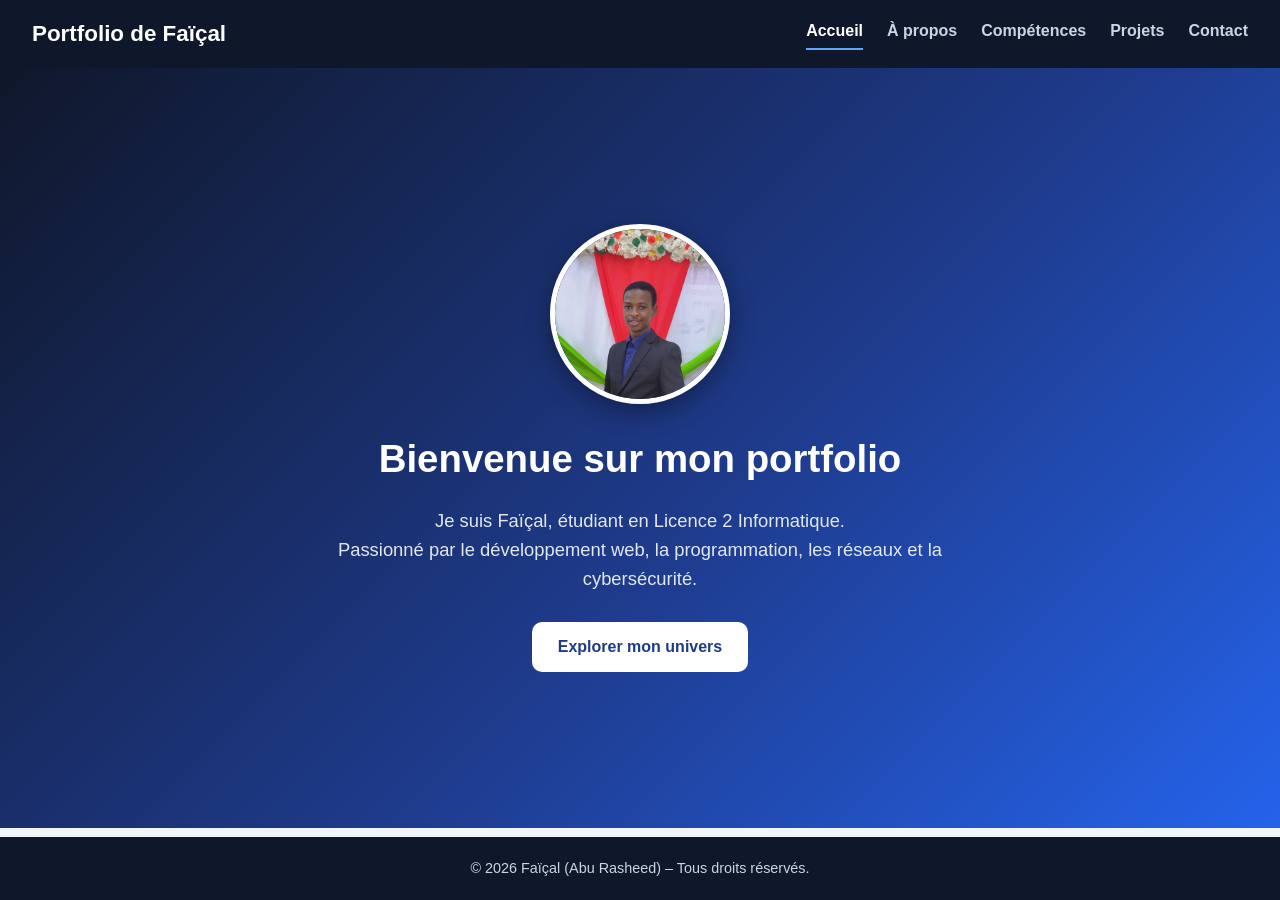
==== index.html @ ef1981be "Add files via upload" ====
<!DOCTYPE html>
<html lang="fr">
    <head>
        <meta charset="UTF-8">
        <meta name="viewport" content="width=device-width, initial-scale=1.0">
        <title>Faïçal – Portfolio</title>
        <link rel="stylesheet" href="style.css">
    </head>
    <body>
        <header>
            <h1>Portfolio de Faïçal</h1>
            <nav>
                <a href="index.html" class="active">Accueil</a>
                <a href="apropos.html">À propos</a>
                <a href="competences.html">Compétences</a>
                <a href="projets.html">Projets</a>
                <a href="contact.html">Contact</a>
            </nav>
            
        </header>
        <main>
            <section class="hero">
                <img src="moi-profil.jpg" alt="Portrait de Faïçal">
                <h2>Bienvenue sur mon portfolio</h2>
                <p>Je suis Faïçal, étudiant en Licence 2 Informatique.<br>
                Passionné par le développement web, la programmation, les réseaux et la cybersécurité.</p>
                <a href="apropos.html" class="btn">Explorer mon univers</a>
            </section>
        </main>
        <footer>
            <p>&copy; 2026 Faïçal (Abu Rasheed) – Tous droits réservés.</p>
        </footer>
    </body>
</html>
---- style.css ----
/* ---------- Base ---------- */
* {
    margin: 0;
    padding: 0;
    box-sizing: border-box;
}
:root {
    --bleu: #2563eb;
    --bleu-clair: #60a5fa;
    --bleu-fonce: #1e3a8a;
    --nuit: #0f172a;
    --fond: #f1f5f9;
    --blanc: #ffffff;
    --texte: #0f172a;
    --texte-doux: #475569;
    --bordure: #e2e8f0;
}
html {
    scroll-behavior: smooth;
}
body {
    font-family: "Segoe UI", Arial, sans-serif;
    background-color: var(--fond);
    color: var(--texte);
    line-height: 1.6;
    min-height: 100vh;
    display: flex;
    flex-direction: column;
}
main {
    flex: 1;
}

/* ---------- En-tête et navigation ---------- */
header {
    background-color: var(--nuit);
    color: var(--blanc);
    padding: 16px 32px;
    display: flex;
    justify-content: space-between;
    align-items: center;
    position: sticky;
    top: 0;
    z-index: 10;
}
header h1 {
    font-size: 1.4rem;
}
nav {
    display: flex;
    flex-wrap: wrap;
    justify-content: center;
    gap: 8px 24px;
}
nav a {
    text-decoration: none;
    color: #cbd5e1;
    font-weight: 600;
    padding-bottom: 4px;
    border-bottom: 2px solid transparent;
    transition: 0.3s;
}
nav a:hover {
    color: var(--blanc);
}
nav a.active {
    color: var(--blanc);
    border-bottom-color: var(--bleu-clair);
}

/* ---------- Boutons ---------- */
.btn {
    display: inline-block;
    padding: 12px 26px;
    background-color: var(--bleu);
    color: var(--blanc);
    text-decoration: none;
    border-radius: 10px;
    font-weight: 700;
    transition: 0.3s;
}
.btn:hover {
    background-color: var(--bleu-fonce);
    transform: translateY(-2px);
}

/* ---------- Accueil ---------- */
.hero {
    display: flex;
    flex-direction: column;
    justify-content: center;
    align-items: center;
    text-align: center;
    min-height: calc(100vh - 140px);
    padding: 48px 20px;
    background: linear-gradient(135deg, var(--nuit), var(--bleu-fonce) 55%, var(--bleu));
    color: var(--blanc);
}
.hero img {
    width: 180px;
    height: 180px;
    border-radius: 50%;
    object-fit: cover;
    object-position: center 20%;
    border: 5px solid var(--blanc);
    box-shadow: 0 8px 24px rgba(0, 0, 0, 0.35);
    margin-bottom: 24px;
    transition: 0.3s;
}
.hero img:hover {
    transform: scale(1.05);
}
.hero h2 {
    font-size: 2.4rem;
    margin-bottom: 16px;
}
.hero p {
    font-size: 1.15rem;
    max-width: 640px;
    color: #e2e8f0;
}
.hero .btn {
    margin-top: 28px;
    background-color: var(--blanc);
    color: var(--bleu-fonce);
}
.hero .btn:hover {
    background-color: #dbeafe;
}

/* ---------- Titres de section ---------- */
.competences h2,
.projets h2,
.contact h2 {
    font-size: 2rem;
    text-align: center;
}
.competences h2::after,
.projets h2::after,
.contact h2::after {
    content: "";
    display: block;
    width: 60px;
    height: 4px;
    margin: 12px auto 0;
    border-radius: 4px;
    background-color: var(--bleu);
}

/* ---------- À propos ---------- */
.apropos {
    max-width: 1000px;
    margin: 0 auto;
    padding: 64px 20px;
    display: flex;
    align-items: center;
    gap: 56px;
}
.apropos-image {
    flex: 1;
    display: flex;
    justify-content: center;
}
.apropos-image img {
    width: 100%;
    max-width: 340px;
    aspect-ratio: 4 / 5;
    object-fit: cover;
    object-position: center 20%;
    border-radius: 20px;
    box-shadow: 0 8px 24px rgba(0, 0, 0, 0.18);
    display: block;
}
.apropos-contenu {
    flex: 1.5;
}
.apropos-contenu h2 {
    font-size: 2.2rem;
    margin-bottom: 16px;
}
.apropos-contenu p {
    color: var(--texte-doux);
    margin-bottom: 14px;
}
.apropos-contenu h3 {
    margin-top: 28px;
    margin-bottom: 12px;
    color: var(--bleu-fonce);
}
.apropos-contenu ul {
    padding-left: 20px;
}
.apropos-contenu li {
    margin-bottom: 8px;
}

/* ---------- Compétences ---------- */
.competences {
    max-width: 1100px;
    margin: 0 auto;
    padding: 56px 20px;
}
.conteneur {
    display: grid;
    grid-template-columns: repeat(auto-fit, minmax(240px, 1fr));
    gap: 24px;
    margin-top: 40px;
}
.carte {
    background-color: var(--blanc);
    padding: 24px;
    border-radius: 16px;
    border: 1px solid var(--bordure);
    box-shadow: 0 4px 14px rgba(15, 23, 42, 0.08);
    transition: 0.3s;
}
.carte:hover {
    transform: translateY(-6px);
}
.carte h3 {
    font-size: 1.2rem;
    margin-bottom: 8px;
}
.carte p {
    color: var(--texte-doux);
    margin-bottom: 16px;
}
.barre {
    width: 100%;
    height: 10px;
    background-color: #e2e8f0;
    border-radius: 10px;
    overflow: hidden;
}
.progression {
    height: 100%;
    border-radius: 10px;
    background: linear-gradient(90deg, var(--bleu), var(--bleu-clair));
}
.carte span {
    display: block;
    margin-top: 8px;
    font-size: 0.9rem;
    font-weight: 700;
    color: var(--bleu);
}
.niv-html { width: 90%; }
.niv-css { width: 60%; }
.niv-c { width: 50%; }
.niv-mysql { width: 40%; }
.niv-reseau { width: 20%; }
.niv-php { width: 10%; }

/* ---------- Projets ---------- */
.projets {
    max-width: 1100px;
    margin: 0 auto;
    padding: 56px 20px;
}
.projets .groupe {
    margin-top: 40px;
    font-size: 1.3rem;
    color: var(--bleu-fonce);
}
.conteneur-projets {
    display: grid;
    grid-template-columns: repeat(auto-fit, minmax(260px, 1fr));
    gap: 24px;
    margin-top: 16px;
}
.tag {
    align-self: flex-start;
    margin-bottom: 10px;
    padding: 3px 10px;
    border-radius: 20px;
    background-color: #dbeafe;
    color: var(--bleu-fonce);
    font-size: 0.8rem;
    font-weight: 700;
}
.tag-encours {
    background-color: #fef3c7;
    color: #92400e;
}
.carte-projet {
    display: flex;
    flex-direction: column;
    background-color: var(--blanc);
    padding: 20px;
    border-radius: 16px;
    border: 1px solid var(--bordure);
    box-shadow: 0 4px 14px rgba(15, 23, 42, 0.08);
    transition: 0.3s;
}
.carte-projet:hover {
    transform: translateY(-6px);
}
.carte-projet img {
    width: 100%;
    height: 180px;
    object-fit: cover;
    border-radius: 10px;
    margin-bottom: 16px;
}
.carte-projet h3 {
    margin-bottom: 8px;
}
.carte-projet p {
    flex-grow: 1;
    color: var(--texte-doux);
    margin-bottom: 16px;
}
.carte-projet .btn {
    align-self: flex-start;
}

/* ---------- Contact ---------- */
.contact {
    max-width: 760px;
    margin: 0 auto;
    padding: 56px 20px;
}
.contact-intro {
    text-align: center;
    color: var(--texte-doux);
    margin-top: 20px;
}
.contact-liste {
    display: grid;
    grid-template-columns: repeat(auto-fit, minmax(260px, 1fr));
    gap: 16px;
    margin-top: 32px;
}
.contact-carte {
    display: flex;
    flex-direction: column;
    gap: 4px;
    padding: 20px;
    background-color: var(--blanc);
    border: 1px solid var(--bordure);
    border-radius: 14px;
    text-decoration: none;
    color: var(--texte);
    transition: 0.3s;
}
.contact-carte:hover {
    transform: translateY(-4px);
    border-color: var(--bleu);
}
.contact-type {
    font-size: 0.85rem;
    font-weight: 700;
    letter-spacing: 0.04em;
    text-transform: uppercase;
    color: var(--bleu);
}
.contact-valeur {
    overflow-wrap: anywhere;
}

/* ---------- Pied de page ---------- */
footer {
    background-color: var(--nuit);
    color: #cbd5e1;
    text-align: center;
    padding: 20px;
    font-size: 0.9rem;
}

/* ---------- Mobile ---------- */
@media (max-width: 768px) {
    header {
        flex-direction: column;
        gap: 10px;
        padding: 12px;
    }
    header h1 {
        font-size: 1.2rem;
    }
    nav {
        gap: 6px 16px;
        font-size: 14px;
    }
    .hero {
        min-height: auto;
        padding: 56px 20px;
    }
    .hero h2 {
        font-size: 1.8rem;
    }
    .hero p {
        font-size: 1.05rem;
    }
    .apropos {
        flex-direction: column;
        text-align: center;
        padding: 40px 20px;
        gap: 28px;
    }
    .apropos-image img {
        max-width: 260px;
    }
    .apropos-contenu ul {
        text-align: left;
    }
    .competences,
    .projets,
    .contact {
        padding: 40px 16px;
    }
}
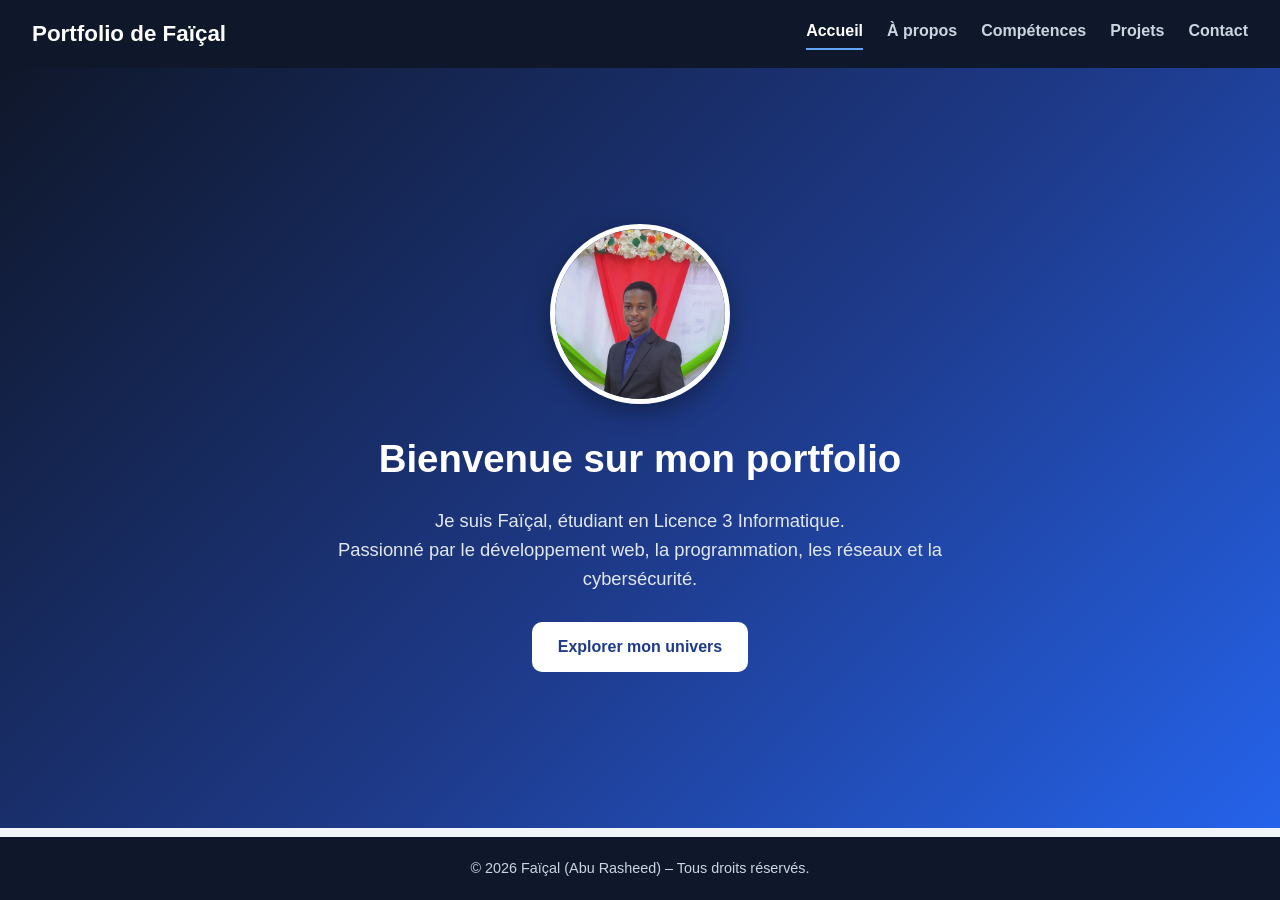
==== commit 511a27a7: "Add files via upload" ====
--- a/index.html
+++ b/index.html
@@ -22,7 +22,7 @@
             <section class="hero">
                 <img src="moi-profil.jpg" alt="Portrait de Faïçal">
                 <h2>Bienvenue sur mon portfolio</h2>
-                <p>Je suis Faïçal, étudiant en Licence 2 Informatique.<br>
+                <p>Je suis Faïçal, étudiant en Licence 3 Informatique.<br>
                 Passionné par le développement web, la programmation, les réseaux et la cybersécurité.</p>
                 <a href="apropos.html" class="btn">Explorer mon univers</a>
             </section>
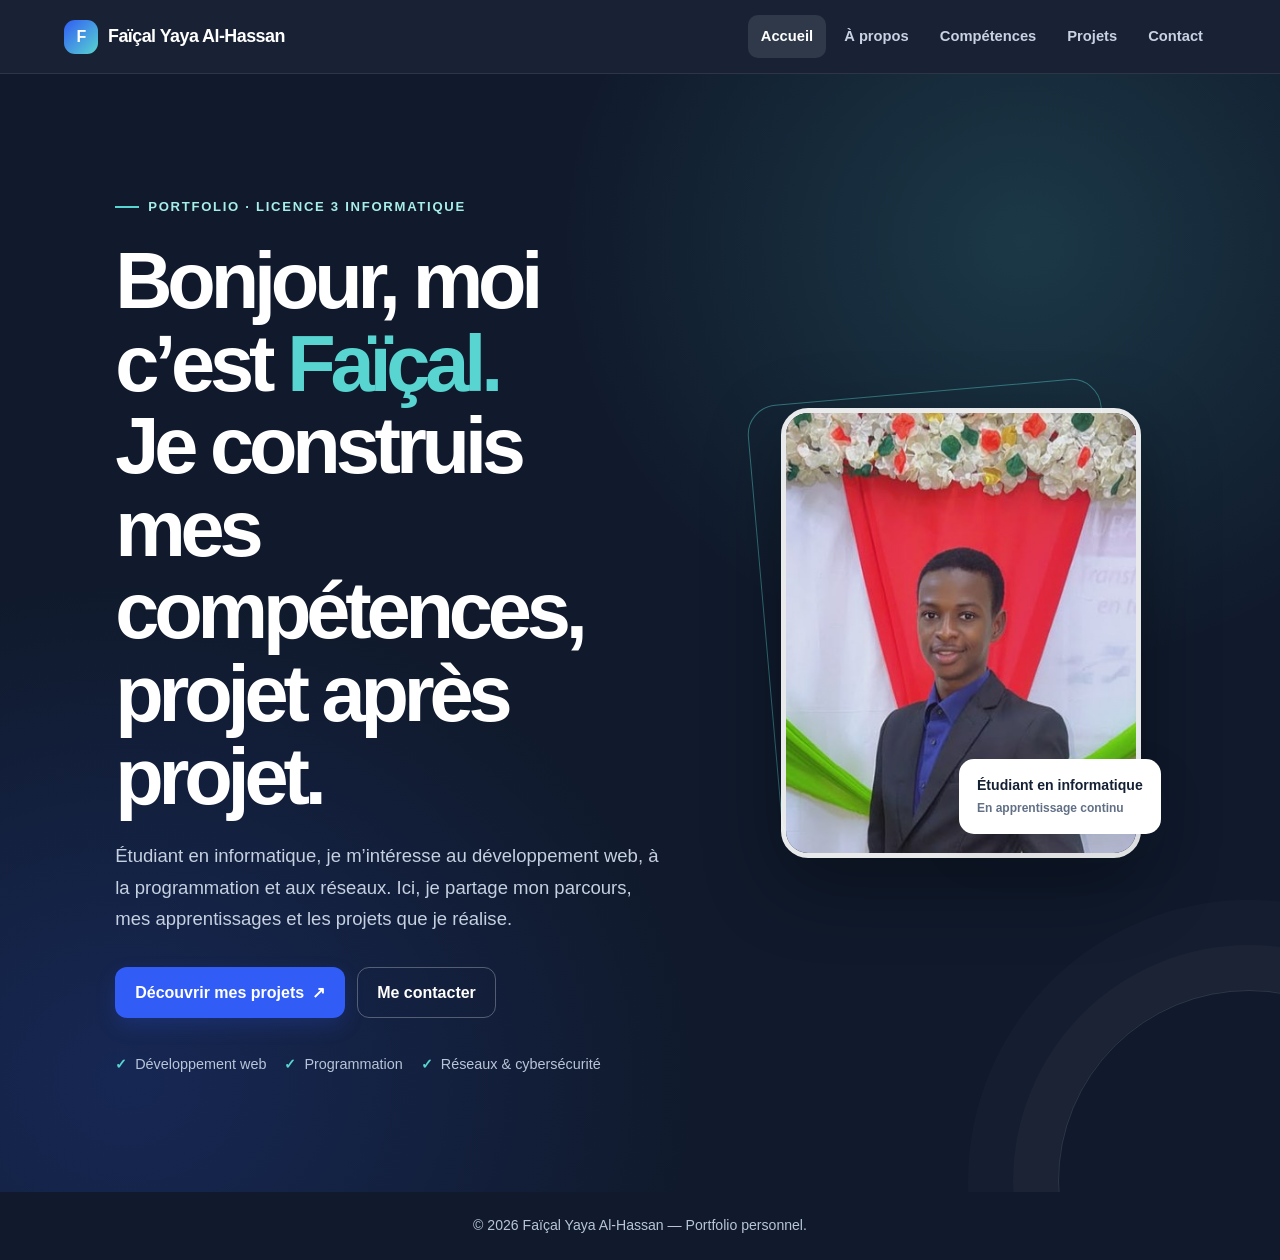
==== commit e560821c: "Add files via upload" ====
--- a/index.html
+++ b/index.html
@@ -1,34 +1,44 @@
 <!DOCTYPE html>
 <html lang="fr">
-    <head>
-        <meta charset="UTF-8">
-        <meta name="viewport" content="width=device-width, initial-scale=1.0">
-        <title>Faïçal – Portfolio</title>
-        <link rel="stylesheet" href="style.css">
-    </head>
-    <body>
-        <header>
-            <h1>Portfolio de Faïçal</h1>
-            <nav>
-                <a href="index.html" class="active">Accueil</a>
-                <a href="apropos.html">À propos</a>
-                <a href="competences.html">Compétences</a>
-                <a href="projets.html">Projets</a>
-                <a href="contact.html">Contact</a>
-            </nav>
-            
-        </header>
-        <main>
-            <section class="hero">
-                <img src="moi-profil.jpg" alt="Portrait de Faïçal">
-                <h2>Bienvenue sur mon portfolio</h2>
-                <p>Je suis Faïçal, étudiant en Licence 3 Informatique.<br>
-                Passionné par le développement web, la programmation, les réseaux et la cybersécurité.</p>
-                <a href="apropos.html" class="btn">Explorer mon univers</a>
-            </section>
-        </main>
-        <footer>
-            <p>&copy; 2026 Faïçal (Abu Rasheed) – Tous droits réservés.</p>
-        </footer>
-    </body>
-</html>+<head>
+  <meta charset="UTF-8">
+  <meta name="viewport" content="width=device-width, initial-scale=1.0">
+  <meta name="description" content="Portfolio de Faïçal Yaya Al-Hassan, étudiant en Licence 3 Informatique : projets web, programmation et découverte des réseaux.">
+  <meta name="theme-color" content="#101a2c">
+  <title>Faïçal Yaya Al-Hassan | Étudiant en informatique</title>
+  <link rel="stylesheet" href="style.css">
+</head>
+<body>
+  <header>
+    <h1>Faïçal Yaya Al-Hassan</h1>
+    <nav aria-label="Navigation principale">
+      <a href="index.html" class="active" aria-current="page">Accueil</a>
+      <a href="apropos.html">À propos</a>
+      <a href="competences.html">Compétences</a>
+      <a href="projets.html">Projets</a>
+      <a href="contact.html">Contact</a>
+    </nav>
+  </header>
+  <main>
+    <section class="hero">
+      <div class="hero-copy">
+        <span class="eyebrow">Portfolio · Licence 3 Informatique</span>
+        <h2>Bonjour, moi c’est <span>Faïçal.</span><br>Je construis mes compétences, projet après projet.</h2>
+        <p>Étudiant en informatique, je m’intéresse au développement web, à la programmation et aux réseaux. Ici, je partage mon parcours, mes apprentissages et les projets que je réalise.</p>
+        <div class="hero-actions">
+          <a href="projets.html" class="btn">Découvrir mes projets <span aria-hidden="true">↗</span></a>
+          <a href="contact.html" class="btn btn-secondary">Me contacter</a>
+        </div>
+        <div class="hero-note" aria-label="Centres d’intérêt">
+          <span>Développement web</span><span>Programmation</span><span>Réseaux & cybersécurité</span>
+        </div>
+      </div>
+      <div class="hero-visual">
+        <img src="moi-profil.jpg" alt="Portrait de Faïçal Yaya Al-Hassan">
+        <div class="hero-badge">Étudiant en informatique<small>En apprentissage continu</small></div>
+      </div>
+    </section>
+  </main>
+  <footer><p>&copy; 2026 Faïçal Yaya Al-Hassan — Portfolio personnel.</p></footer>
+</body>
+</html>
--- a/style.css
+++ b/style.css
@@ -1,411 +1,94 @@
-/* ---------- Base ---------- */
-* {
-    margin: 0;
-    padding: 0;
-    box-sizing: border-box;
+/* Portfolio de Faïçal — design moderne, responsive et accessible */
+:root{
+  color-scheme:light;
+  --ink:#142033;--muted:#627086;--paper:#f6f8fc;--surface:#fff;
+  --navy:#101a2c;--blue:#315cf5;--blue-dark:#2145cf;--cyan:#58d5d0;
+  --line:#e3e9f2;--shadow:0 18px 50px rgba(20,32,51,.09);--radius:22px;
 }
-:root {
-    --bleu: #2563eb;
-    --bleu-clair: #60a5fa;
-    --bleu-fonce: #1e3a8a;
-    --nuit: #0f172a;
-    --fond: #f1f5f9;
-    --blanc: #ffffff;
-    --texte: #0f172a;
-    --texte-doux: #475569;
-    --bordure: #e2e8f0;
-}
-html {
-    scroll-behavior: smooth;
-}
-body {
-    font-family: "Segoe UI", Arial, sans-serif;
-    background-color: var(--fond);
-    color: var(--texte);
-    line-height: 1.6;
-    min-height: 100vh;
-    display: flex;
-    flex-direction: column;
-}
-main {
-    flex: 1;
-}
+*{box-sizing:border-box;margin:0;padding:0}
+html{scroll-behavior:smooth;scroll-padding-top:100px}
+body{min-height:100vh;display:flex;flex-direction:column;background:var(--paper);color:var(--ink);font-family:Inter,"Segoe UI",Arial,sans-serif;line-height:1.7}
+img{display:block;max-width:100%}
+a{color:inherit}
+a:focus-visible,button:focus-visible{outline:3px solid #f3b83f;outline-offset:4px}
+::selection{background:#d8e2ff;color:var(--navy)}
+main{flex:1}
+header{position:sticky;top:0;z-index:20;display:flex;align-items:center;justify-content:space-between;gap:24px;padding:15px clamp(18px,5vw,76px);background:rgba(16,26,44,.96);backdrop-filter:blur(14px);color:#fff;border-bottom:1px solid rgba(255,255,255,.09)}
+header h1{font-size:1.12rem;letter-spacing:-.03em;white-space:nowrap}
+header h1::before{content:"F";display:inline-grid;place-items:center;width:34px;height:34px;margin-right:10px;border-radius:11px;background:linear-gradient(135deg,var(--blue),var(--cyan));color:white;font-size:1rem}
+nav{display:flex;align-items:center;justify-content:flex-end;flex-wrap:wrap;gap:5px}
+nav a{padding:9px 13px;border-radius:10px;text-decoration:none;color:#c8d2e2;font-size:.92rem;font-weight:650;transition:background .2s,color .2s}
+nav a:hover,nav a.active{background:rgba(255,255,255,.1);color:#fff}
+.btn{display:inline-flex;align-items:center;justify-content:center;gap:8px;min-height:46px;padding:11px 19px;border:1px solid transparent;border-radius:12px;background:var(--blue);color:#fff;text-decoration:none;font-weight:750;box-shadow:0 8px 20px rgba(49,92,245,.2);transition:transform .2s,background .2s,box-shadow .2s}
+.btn:hover{transform:translateY(-2px);background:var(--blue-dark);box-shadow:0 12px 24px rgba(49,92,245,.25)}
+.btn.btn-secondary{background:#fff;color:var(--ink);border-color:var(--line);box-shadow:none}
+.btn.btn-secondary:hover{background:#edf2ff}
+.hero{position:relative;isolation:isolate;overflow:hidden;display:grid;grid-template-columns:minmax(0,1.15fr) minmax(280px,.85fr);align-items:center;gap:clamp(36px,7vw,100px);min-height:calc(100vh - 75px);padding:clamp(55px,9vw,120px) clamp(22px,9vw,140px);background:radial-gradient(ellipse at 80% 15%,rgba(88,213,208,.16),transparent 32%),radial-gradient(ellipse at 10% 90%,rgba(49,92,245,.2),transparent 35%),var(--navy);color:white}
+.hero::before{content:"";position:absolute;z-index:-1;width:380px;height:380px;right:-160px;bottom:-180px;border:1px solid rgba(255,255,255,.12);border-radius:50%;box-shadow:0 0 0 45px rgba(255,255,255,.025),0 0 0 90px rgba(255,255,255,.02)}
+.hero-copy{max-width:720px}
+.eyebrow{display:inline-flex;align-items:center;gap:9px;margin-bottom:22px;color:#a7eee8;font-size:.82rem;font-weight:800;letter-spacing:.13em;text-transform:uppercase}
+.eyebrow::before{content:"";width:24px;height:2px;background:var(--cyan)}
+.hero h2{max-width:750px;margin-bottom:22px;font-size:clamp(2.6rem,6.2vw,5.3rem);line-height:1.04;letter-spacing:-.065em}
+.hero h2 span{color:var(--cyan)}
+.hero p{max-width:600px;color:#c5d0e0;font-size:clamp(1rem,1.5vw,1.16rem)}
+.hero-actions{display:flex;flex-wrap:wrap;gap:12px;margin-top:32px}
+.hero .btn-secondary{background:transparent;color:#fff;border-color:rgba(255,255,255,.28)}
+.hero .btn-secondary:hover{background:rgba(255,255,255,.1)}
+.hero-note{display:flex;flex-wrap:wrap;gap:18px;margin-top:34px;color:#b8c5d8;font-size:.9rem}
+.hero-note span::before{content:"✓";margin-right:8px;color:var(--cyan);font-weight:900}
+.hero-visual{position:relative;justify-self:center;width:min(100%,360px)}
+.hero-visual::before{content:"";position:absolute;inset:-17px 22px 22px -17px;border:1px solid rgba(88,213,208,.45);border-radius:30px;transform:rotate(-5deg)}
+.hero img{position:relative;width:100%;aspect-ratio:4/5;object-fit:cover;object-position:center 20%;border:5px solid rgba(255,255,255,.9);border-radius:27px;box-shadow:0 25px 75px rgba(0,0,0,.35)}
+.hero-badge{position:absolute;right:-20px;bottom:24px;padding:14px 17px;border:1px solid rgba(255,255,255,.65);border-radius:15px;background:#fff;color:var(--ink);box-shadow:var(--shadow);font-size:.88rem;font-weight:800}
+.hero-badge small{display:block;color:var(--muted);font-size:.75rem;font-weight:600}
+/* Page sections */
+.apropos,.competences,.projets,.contact{width:min(1120px,100%);margin:0 auto;padding:clamp(45px,7vw,86px) 22px}
+.apropos{display:grid;grid-template-columns:minmax(240px,.8fr) minmax(0,1.2fr);align-items:center;gap:clamp(32px,6vw,80px)}
+.apropos-image img{width:100%;max-width:370px;aspect-ratio:4/5;margin:auto;object-fit:cover;object-position:center 20%;border-radius:var(--radius);box-shadow:var(--shadow)}
+.apropos-contenu h2,.competences>h2,.projets>h2,.contact>h2{margin-bottom:16px;font-size:clamp(2rem,4vw,3rem);line-height:1.15;letter-spacing:-.045em}
+.apropos-contenu p,.contact-intro{margin:0 0 16px;color:var(--muted)}
+.apropos-contenu h3{margin:28px 0 10px;color:var(--blue-dark);font-size:1.15rem}
+.apropos-contenu ul{padding-left:22px;color:var(--muted)}
+.apropos-contenu li{margin:6px 0}
+.competences>h2,.projets>h2,.contact>h2{text-align:center}
+.competences>h2::after,.projets>h2::after,.contact>h2::after{content:"";display:block;width:58px;height:4px;margin:15px auto 0;border-radius:10px;background:linear-gradient(90deg,var(--blue),var(--cyan))}
+.conteneur{display:grid;grid-template-columns:repeat(auto-fit,minmax(min(100%,250px),1fr));gap:20px;margin-top:38px}
+.carte,.carte-projet,.contact-carte{border:1px solid var(--line);border-radius:18px;background:var(--surface);box-shadow:0 8px 28px rgba(20,32,51,.045);transition:transform .2s,border-color .2s,box-shadow .2s}
+.carte{padding:25px}
+.carte:hover,.carte-projet:hover,.contact-carte:hover{transform:translateY(-5px);border-color:#c9d5ff;box-shadow:var(--shadow)}
+.carte h3,.carte-projet h3{margin:9px 0;font-size:1.16rem;letter-spacing:-.02em}
+.carte p,.carte-projet p{color:var(--muted);font-size:.96rem}
+.barre{height:7px;margin-top:18px;overflow:hidden;border-radius:20px;background:#e9edf5}
+.progression{height:100%;border-radius:inherit;background:linear-gradient(90deg,var(--blue),var(--cyan))}
+.carte span{display:block;margin-top:9px;color:var(--blue-dark);font-size:.84rem;font-weight:800}
+.niv-html{width:85%}.niv-css{width:65%}.niv-c{width:60%}.niv-mysql{width:40%}.niv-reseau{width:30%}.niv-php{width:30%}
+.projets .groupe{margin:38px 0 15px;font-size:1.3rem;letter-spacing:-.02em}
+.conteneur-projets{display:grid;grid-template-columns:repeat(auto-fit,minmax(min(100%,265px),1fr));gap:18px}
+.carte-projet{display:flex;flex-direction:column;align-items:flex-start;padding:23px}
+.carte-projet p{flex:1;margin-bottom:20px}
+.carte-projet .btn{margin-top:6px;min-height:40px;padding:8px 14px;font-size:.9rem}
+.tag{display:inline-flex;align-items:center;padding:5px 10px;border-radius:8px;background:#edf1ff;color:var(--blue-dark);font-size:.76rem;font-weight:800}
+.tag-encours{background:#fff4d8;color:#895d00}
+.contact{text-align:center;max-width:850px}
+.contact-intro{margin:22px auto 34px;max-width:600px}
+.contact-liste{display:grid;grid-template-columns:repeat(auto-fit,minmax(min(100%,260px),1fr));gap:15px;text-align:left}
+.contact-carte{display:flex;flex-direction:column;gap:4px;padding:22px;text-decoration:none;overflow-wrap:anywhere}
+.contact-type{color:var(--blue-dark);font-size:.8rem;font-weight:850;letter-spacing:.08em;text-transform:uppercase}
+.contact-valeur{font-weight:700}
+footer{padding:22px;text-align:center;background:var(--navy);color:#b8c5d8;font-size:.88rem}
+/* Standalone calculator page compatibility */
+body:has(.calculator){background:#0a0a0f}
+@media(max-width:800px){header{align-items:flex-start;flex-direction:column;gap:10px;padding:13px 20px}nav{justify-content:flex-start;gap:3px}nav a{padding:8px 10px;font-size:.86rem}.hero{grid-template-columns:1fr;min-height:auto;text-align:center;padding:68px 24px 80px}.hero-copy{margin:auto}.hero .eyebrow,.hero-actions,.hero-note{justify-content:center}.hero-visual{width:min(68%,300px);margin-top:15px}.hero h2{font-size:clamp(2.55rem,9vw,4.3rem)}.apropos{grid-template-columns:1fr}.apropos-image img{max-width:300px}.apropos-contenu{max-width:680px;margin:auto}}
+@media(max-width:480px){header h1{font-size:1rem}nav{width:100%}nav a{font-size:.8rem;padding:7px 8px}.hero{padding:52px 20px 68px}.hero h2{font-size:2.65rem}.hero-actions{flex-direction:column}.hero-actions .btn{width:100%}.hero-visual{width:76%}.hero-badge{right:-12px}.apropos,.competences,.projets,.contact{padding:42px 17px}.carte,.carte-projet{padding:20px}}
+@media(prefers-reduced-motion:reduce){*,*::before,*::after{scroll-behavior:auto!important;transition:none!important;animation:none!important}}
 
-/* ---------- En-tête et navigation ---------- */
-header {
-    background-color: var(--nuit);
-    color: var(--blanc);
-    padding: 16px 32px;
-    display: flex;
-    justify-content: space-between;
-    align-items: center;
-    position: sticky;
-    top: 0;
-    z-index: 10;
-}
-header h1 {
-    font-size: 1.4rem;
-}
-nav {
-    display: flex;
-    flex-wrap: wrap;
-    justify-content: center;
-    gap: 8px 24px;
-}
-nav a {
-    text-decoration: none;
-    color: #cbd5e1;
-    font-weight: 600;
-    padding-bottom: 4px;
-    border-bottom: 2px solid transparent;
-    transition: 0.3s;
-}
-nav a:hover {
-    color: var(--blanc);
-}
-nav a.active {
-    color: var(--blanc);
-    border-bottom-color: var(--bleu-clair);
-}
 
-/* ---------- Boutons ---------- */
-.btn {
-    display: inline-block;
-    padding: 12px 26px;
-    background-color: var(--bleu);
-    color: var(--blanc);
-    text-decoration: none;
-    border-radius: 10px;
-    font-weight: 700;
-    transition: 0.3s;
-}
-.btn:hover {
-    background-color: var(--bleu-fonce);
-    transform: translateY(-2px);
-}
-
-/* ---------- Accueil ---------- */
-.hero {
-    display: flex;
-    flex-direction: column;
-    justify-content: center;
-    align-items: center;
-    text-align: center;
-    min-height: calc(100vh - 140px);
-    padding: 48px 20px;
-    background: linear-gradient(135deg, var(--nuit), var(--bleu-fonce) 55%, var(--bleu));
-    color: var(--blanc);
-}
-.hero img {
-    width: 180px;
-    height: 180px;
-    border-radius: 50%;
-    object-fit: cover;
-    object-position: center 20%;
-    border: 5px solid var(--blanc);
-    box-shadow: 0 8px 24px rgba(0, 0, 0, 0.35);
-    margin-bottom: 24px;
-    transition: 0.3s;
-}
-.hero img:hover {
-    transform: scale(1.05);
-}
-.hero h2 {
-    font-size: 2.4rem;
-    margin-bottom: 16px;
-}
-.hero p {
-    font-size: 1.15rem;
-    max-width: 640px;
-    color: #e2e8f0;
-}
-.hero .btn {
-    margin-top: 28px;
-    background-color: var(--blanc);
-    color: var(--bleu-fonce);
-}
-.hero .btn:hover {
-    background-color: #dbeafe;
-}
-
-/* ---------- Titres de section ---------- */
-.competences h2,
-.projets h2,
-.contact h2 {
-    font-size: 2rem;
-    text-align: center;
-}
-.competences h2::after,
-.projets h2::after,
-.contact h2::after {
-    content: "";
-    display: block;
-    width: 60px;
-    height: 4px;
-    margin: 12px auto 0;
-    border-radius: 4px;
-    background-color: var(--bleu);
-}
-
-/* ---------- À propos ---------- */
-.apropos {
-    max-width: 1000px;
-    margin: 0 auto;
-    padding: 64px 20px;
-    display: flex;
-    align-items: center;
-    gap: 56px;
-}
-.apropos-image {
-    flex: 1;
-    display: flex;
-    justify-content: center;
-}
-.apropos-image img {
-    width: 100%;
-    max-width: 340px;
-    aspect-ratio: 4 / 5;
-    object-fit: cover;
-    object-position: center 20%;
-    border-radius: 20px;
-    box-shadow: 0 8px 24px rgba(0, 0, 0, 0.18);
-    display: block;
-}
-.apropos-contenu {
-    flex: 1.5;
-}
-.apropos-contenu h2 {
-    font-size: 2.2rem;
-    margin-bottom: 16px;
-}
-.apropos-contenu p {
-    color: var(--texte-doux);
-    margin-bottom: 14px;
-}
-.apropos-contenu h3 {
-    margin-top: 28px;
-    margin-bottom: 12px;
-    color: var(--bleu-fonce);
-}
-.apropos-contenu ul {
-    padding-left: 20px;
-}
-.apropos-contenu li {
-    margin-bottom: 8px;
-}
-
-/* ---------- Compétences ---------- */
-.competences {
-    max-width: 1100px;
-    margin: 0 auto;
-    padding: 56px 20px;
-}
-.conteneur {
-    display: grid;
-    grid-template-columns: repeat(auto-fit, minmax(240px, 1fr));
-    gap: 24px;
-    margin-top: 40px;
-}
-.carte {
-    background-color: var(--blanc);
-    padding: 24px;
-    border-radius: 16px;
-    border: 1px solid var(--bordure);
-    box-shadow: 0 4px 14px rgba(15, 23, 42, 0.08);
-    transition: 0.3s;
-}
-.carte:hover {
-    transform: translateY(-6px);
-}
-.carte h3 {
-    font-size: 1.2rem;
-    margin-bottom: 8px;
-}
-.carte p {
-    color: var(--texte-doux);
-    margin-bottom: 16px;
-}
-.barre {
-    width: 100%;
-    height: 10px;
-    background-color: #e2e8f0;
-    border-radius: 10px;
-    overflow: hidden;
-}
-.progression {
-    height: 100%;
-    border-radius: 10px;
-    background: linear-gradient(90deg, var(--bleu), var(--bleu-clair));
-}
-.carte span {
-    display: block;
-    margin-top: 8px;
-    font-size: 0.9rem;
-    font-weight: 700;
-    color: var(--bleu);
-}
-.niv-html { width: 90%; }
-.niv-css { width: 60%; }
-.niv-c { width: 50%; }
-.niv-mysql { width: 40%; }
-.niv-reseau { width: 20%; }
-.niv-php { width: 10%; }
-
-/* ---------- Projets ---------- */
-.projets {
-    max-width: 1100px;
-    margin: 0 auto;
-    padding: 56px 20px;
-}
-.projets .groupe {
-    margin-top: 40px;
-    font-size: 1.3rem;
-    color: var(--bleu-fonce);
-}
-.conteneur-projets {
-    display: grid;
-    grid-template-columns: repeat(auto-fit, minmax(260px, 1fr));
-    gap: 24px;
-    margin-top: 16px;
-}
-.tag {
-    align-self: flex-start;
-    margin-bottom: 10px;
-    padding: 3px 10px;
-    border-radius: 20px;
-    background-color: #dbeafe;
-    color: var(--bleu-fonce);
-    font-size: 0.8rem;
-    font-weight: 700;
-}
-.tag-encours {
-    background-color: #fef3c7;
-    color: #92400e;
-}
-.carte-projet {
-    display: flex;
-    flex-direction: column;
-    background-color: var(--blanc);
-    padding: 20px;
-    border-radius: 16px;
-    border: 1px solid var(--bordure);
-    box-shadow: 0 4px 14px rgba(15, 23, 42, 0.08);
-    transition: 0.3s;
-}
-.carte-projet:hover {
-    transform: translateY(-6px);
-}
-.carte-projet img {
-    width: 100%;
-    height: 180px;
-    object-fit: cover;
-    border-radius: 10px;
-    margin-bottom: 16px;
-}
-.carte-projet h3 {
-    margin-bottom: 8px;
-}
-.carte-projet p {
-    flex-grow: 1;
-    color: var(--texte-doux);
-    margin-bottom: 16px;
-}
-.carte-projet .btn {
-    align-self: flex-start;
-}
-
-/* ---------- Contact ---------- */
-.contact {
-    max-width: 760px;
-    margin: 0 auto;
-    padding: 56px 20px;
-}
-.contact-intro {
-    text-align: center;
-    color: var(--texte-doux);
-    margin-top: 20px;
-}
-.contact-liste {
-    display: grid;
-    grid-template-columns: repeat(auto-fit, minmax(260px, 1fr));
-    gap: 16px;
-    margin-top: 32px;
-}
-.contact-carte {
-    display: flex;
-    flex-direction: column;
-    gap: 4px;
-    padding: 20px;
-    background-color: var(--blanc);
-    border: 1px solid var(--bordure);
-    border-radius: 14px;
-    text-decoration: none;
-    color: var(--texte);
-    transition: 0.3s;
-}
-.contact-carte:hover {
-    transform: translateY(-4px);
-    border-color: var(--bleu);
-}
-.contact-type {
-    font-size: 0.85rem;
-    font-weight: 700;
-    letter-spacing: 0.04em;
-    text-transform: uppercase;
-    color: var(--bleu);
-}
-.contact-valeur {
-    overflow-wrap: anywhere;
-}
-
-/* ---------- Pied de page ---------- */
-footer {
-    background-color: var(--nuit);
-    color: #cbd5e1;
-    text-align: center;
-    padding: 20px;
-    font-size: 0.9rem;
-}
-
-/* ---------- Mobile ---------- */
-@media (max-width: 768px) {
-    header {
-        flex-direction: column;
-        gap: 10px;
-        padding: 12px;
-    }
-    header h1 {
-        font-size: 1.2rem;
-    }
-    nav {
-        gap: 6px 16px;
-        font-size: 14px;
-    }
-    .hero {
-        min-height: auto;
-        padding: 56px 20px;
-    }
-    .hero h2 {
-        font-size: 1.8rem;
-    }
-    .hero p {
-        font-size: 1.05rem;
-    }
-    .apropos {
-        flex-direction: column;
-        text-align: center;
-        padding: 40px 20px;
-        gap: 28px;
-    }
-    .apropos-image img {
-        max-width: 260px;
-    }
-    .apropos-contenu ul {
-        text-align: left;
-    }
-    .competences,
-    .projets,
-    .contact {
-        padding: 40px 16px;
-    }
-}
+/* === Pages secondaires : identité visuelle unifiée === */
+.site-header{position:sticky;top:0;z-index:20;display:flex;align-items:center;justify-content:space-between;gap:22px;padding:13px clamp(18px,5vw,76px);background:rgba(16,26,44,.97);backdrop-filter:blur(14px);color:#fff;border-bottom:1px solid rgba(255,255,255,.09)}
+.site-header .brand{display:flex;align-items:center;gap:11px;text-decoration:none;font-weight:800;line-height:1.2;white-space:nowrap}.brand-mark{display:grid;place-items:center;width:40px;height:40px;border-radius:13px;background:linear-gradient(135deg,var(--blue),var(--cyan));font-size:1.2rem}.site-header .brand small{display:block;margin-top:4px;color:#aab8cc;font-size:.7rem;font-weight:500;letter-spacing:.04em}.site-header nav{display:flex;align-items:center;justify-content:flex-end;flex-wrap:wrap;gap:5px}.site-header nav a{padding:9px 13px;border-radius:10px;text-decoration:none;color:#c8d2e2;font-size:.9rem;font-weight:650}.site-header nav a:hover,.site-header nav a.active{background:rgba(255,255,255,.12);color:#fff}
+.page-main{flex:1}.page-hero{position:relative;overflow:hidden;padding:clamp(58px,8vw,96px) 22px clamp(62px,8vw,100px);text-align:center;background:radial-gradient(ellipse at 82% 10%,rgba(88,213,208,.14),transparent 28%),radial-gradient(ellipse at 12% 100%,rgba(49,92,245,.19),transparent 34%),var(--navy);color:#fff}.page-hero:after{content:"";position:absolute;width:300px;height:300px;right:-170px;bottom:-210px;border:1px solid rgba(255,255,255,.12);border-radius:50%;box-shadow:0 0 0 35px rgba(255,255,255,.025),0 0 0 70px rgba(255,255,255,.02)}.page-hero h1{position:relative;z-index:1;margin:0 auto 17px;font-size:clamp(2.5rem,6vw,4.6rem);line-height:1.05;letter-spacing:-.06em}.page-hero h1 span{color:var(--cyan)}.page-hero>p{position:relative;z-index:1;max-width:670px;margin:0 auto;color:#c5d0e0;font-size:1.08rem}.page-hero .eyebrow{margin-bottom:18px}.content-width{width:min(1120px,100%);margin:0 auto;padding-left:22px;padding-right:22px}.section-kicker{display:inline-block;margin-bottom:9px;color:var(--blue-dark);font-size:.76rem;font-weight:850;letter-spacing:.13em;text-transform:uppercase}.section-heading{margin-bottom:28px;text-align:center}.section-heading h2,.about-copy h2,.learning-banner h2,.contact-panel h2{margin-bottom:10px;font-size:clamp(1.7rem,3vw,2.45rem);line-height:1.15;letter-spacing:-.045em}.section-heading p{color:var(--muted)}.align-left{text-align:left}
+.about-layout{display:grid;grid-template-columns:minmax(240px,.82fr) minmax(0,1.18fr);gap:clamp(35px,7vw,86px);align-items:center;padding-top:72px;padding-bottom:72px}.about-photo-wrap{position:relative;max-width:390px;margin:auto}.about-photo{width:100%;aspect-ratio:4/5;object-fit:cover;object-position:center 20%;border-radius:26px;box-shadow:var(--shadow)}.photo-caption{position:absolute;right:-16px;bottom:22px;padding:13px 16px;border:1px solid var(--line);border-radius:13px;background:white;box-shadow:var(--shadow);font-size:.82rem;font-weight:750}.status-dot{display:inline-block;width:8px;height:8px;margin-right:7px;border-radius:50%;background:#23b981}.about-copy>p{margin:0 0 15px;color:var(--muted)}.about-facts{display:grid;grid-template-columns:repeat(3,1fr);gap:10px;margin:25px 0}.about-facts div{padding:15px 12px;border:1px solid var(--line);border-radius:14px;background:#fff}.about-facts strong{display:block;color:var(--blue-dark);font-size:1.25rem}.about-facts span{color:var(--muted);font-size:.78rem}.values-section{padding-top:22px;padding-bottom:80px}.feature-grid{display:grid;grid-template-columns:repeat(3,1fr);gap:18px}.feature-card{padding:25px;border:1px solid var(--line);border-radius:18px;background:#fff;box-shadow:0 8px 28px rgba(20,32,51,.04)}.feature-number{display:inline-grid;place-items:center;width:40px;height:40px;margin-bottom:17px;border-radius:12px;background:#edf1ff;color:var(--blue-dark);font-size:.8rem;font-weight:850}.feature-card h3{margin-bottom:9px}.feature-card p{color:var(--muted);font-size:.94rem}
+.skills-section{padding-top:65px;padding-bottom:80px}.skills-grid{display:grid;grid-template-columns:repeat(3,minmax(0,1fr));gap:18px}.skill-card{padding:23px;border:1px solid var(--line);border-radius:18px;background:#fff;box-shadow:0 8px 28px rgba(20,32,51,.04);transition:transform .2s,box-shadow .2s}.skill-card:hover{transform:translateY(-4px);box-shadow:var(--shadow)}.skill-top{display:flex;align-items:center;justify-content:space-between;gap:10px;margin-bottom:19px}.skill-icon{display:grid;place-items:center;min-width:42px;height:42px;padding:0 8px;border-radius:12px;background:#edf1ff;color:var(--blue-dark);font-weight:850}.skill-level{padding:5px 8px;border-radius:7px;font-size:.7rem;font-weight:800}.level-practice{background:#e2f8ef;color:#16744f}.level-progress{background:#eaf0ff;color:#3153b9}.level-start{background:#fff2d8;color:#895d00}.skill-card h3{margin-bottom:7px;font-size:1.17rem}.skill-card p{min-height:52px;color:var(--muted);font-size:.92rem}.skill-track{height:7px;margin-top:20px;overflow:hidden;border-radius:10px;background:#e9edf5}.skill-track span{display:block;height:100%;border-radius:inherit;background:linear-gradient(90deg,var(--blue),var(--cyan))}.skill-foot{display:flex;justify-content:space-between;gap:8px;margin-top:9px;color:var(--muted);font-size:.75rem}.learning-banner{display:flex;align-items:center;justify-content:space-between;gap:25px;margin-top:32px;padding:30px;border-radius:20px;background:linear-gradient(120deg,#101a2c,#1e3560);color:white}.learning-banner .section-kicker{color:var(--cyan)}.learning-banner p{max-width:590px;color:#c5d0e0}.learning-banner .btn{white-space:nowrap}
+.projects-section{padding-top:65px;padding-bottom:80px}.project-summary{display:flex;justify-content:center;gap:30px;margin-top:29px;color:#d1d9e7;font-size:.88rem}.project-summary b{margin-right:5px;color:var(--cyan);font-size:1.1rem}.projects-grid{display:grid;grid-template-columns:repeat(2,minmax(0,1fr));gap:22px}.project-card{overflow:hidden;border:1px solid var(--line);border-radius:20px;background:#fff;box-shadow:0 8px 28px rgba(20,32,51,.045);transition:transform .2s,box-shadow .2s}.project-card:hover{transform:translateY(-5px);box-shadow:var(--shadow)}.project-art{position:relative;display:flex;align-items:center;justify-content:center;min-height:190px;overflow:hidden;background:var(--navy);color:#fff}.art-label{position:absolute;left:18px;top:17px;color:#b7c5da;font-size:.68rem;font-weight:850;letter-spacing:.13em}.art-club{background:radial-gradient(circle at 80% 15%,rgba(88,213,208,.25),transparent 30%),linear-gradient(135deg,#101a2c,#213b70)}.mock-window{width:62%;padding:13px;border:1px solid rgba(255,255,255,.35);border-radius:12px;background:rgba(255,255,255,.09);box-shadow:0 15px 40px #0003}.mock-window i{display:inline-block;width:6px;height:6px;margin-right:4px;border-radius:50%;background:#a8eee7}.mock-lines{width:72%;height:12px;margin:20px 0 13px;border-radius:4px;background:#d9e5ff}.mock-blocks{display:flex;gap:8px}.mock-blocks b{height:42px;flex:1;border-radius:6px;background:rgba(88,213,208,.6)}.mock-blocks b:nth-child(2){background:rgba(255,255,255,.23)}.art-calc{background:linear-gradient(135deg,#111827,#253f73)}.calc-symbol{font-size:3.2rem;font-weight:800;line-height:1.1;color:var(--cyan);text-align:center;letter-spacing:.1em}.art-birthday{background:radial-gradient(circle at 50% 45%,#4b3b86,#171d3b 72%)}.birthday-symbol{font-size:5rem;color:#f5d58b;text-shadow:0 0 30px #f5d58b55}.art-portfolio{background:linear-gradient(135deg,#183c54,#101a2c)}.portfolio-symbol{font-size:3.5rem;font-weight:850;letter-spacing:-.08em;color:var(--cyan)}.project-body{padding:23px}.tag-row{display:flex;flex-wrap:wrap;gap:7px;margin-bottom:12px}.project-body h3{margin-bottom:9px;font-size:1.25rem;letter-spacing:-.025em}.project-body p{min-height:60px;margin-bottom:16px;color:var(--muted);font-size:.94rem}.text-link{display:inline-flex;align-items:center;gap:8px;color:var(--blue-dark);font-weight:800;text-decoration:none}.text-link:hover{text-decoration:underline}.text-link span{transition:transform .2s}.text-link:hover span{transform:translate(3px,-2px)}.coding-heading{margin-top:64px}.code-projects{display:grid;gap:10px}.code-projects article{display:flex;align-items:center;gap:16px;padding:17px 19px;border:1px solid var(--line);border-radius:15px;background:#fff}.code-icon{display:grid;place-items:center;flex:0 0 42px;height:42px;border-radius:12px;background:#edf1ff;color:var(--blue-dark);font-size:.8rem;font-weight:850}.code-projects article div{flex:1}.code-projects h3{font-size:1rem}.code-projects p{color:var(--muted);font-size:.87rem}.project-note{display:flex;align-items:flex-start;gap:14px;margin-top:24px;padding:19px;border:1px solid #dce5ff;border-radius:15px;background:#f0f4ff;color:#52617a}.project-note p{font-size:.91rem}.note-icon{color:var(--blue-dark);font-size:1.4rem}.contact-section{padding-top:65px;padding-bottom:80px}.contact-panel{display:grid;grid-template-columns:.8fr 1.2fr;gap:35px;padding:clamp(22px,4vw,42px);border:1px solid var(--line);border-radius:24px;background:#fff;box-shadow:var(--shadow)}.contact-panel-copy{position:relative;overflow:hidden;padding:15px 5px}.contact-panel-copy p{max-width:330px;color:var(--muted)}.contact-decoration{position:absolute;bottom:-100px;left:-15px;color:#eef1ff;font-size:15rem;line-height:1}.contact-cards{display:grid;gap:12px}.contact-card{position:relative;display:flex;align-items:center;gap:13px;min-width:0;padding:16px;border:1px solid var(--line);border-radius:15px;text-decoration:none;transition:border-color .2s,transform .2s,background .2s}.contact-card:hover{transform:translateX(3px);border-color:#c9d5ff;background:#f9faff}.contact-icon{display:grid;place-items:center;flex:0 0 43px;height:43px;border-radius:12px;background:#edf1ff;color:var(--blue-dark);font-size:.86rem;font-weight:900}.contact-card-text{display:flex;flex:1;flex-direction:column;min-width:0}.contact-card-text small{color:var(--muted);font-size:.75rem}.contact-card-text strong{font-size:.98rem}.contact-card-text em{overflow-wrap:anywhere;color:var(--muted);font-size:.82rem;font-style:normal}.contact-arrow{color:var(--blue-dark);font-weight:900}.contact-footnote{margin-top:22px;text-align:center;color:var(--muted);font-size:.9rem}.site-footer{display:flex;align-items:center;justify-content:space-between;gap:16px;padding:22px clamp(18px,5vw,76px);background:var(--navy);color:#b8c5d8;font-size:.85rem}.site-footer a{color:#d9e3f2;text-decoration:none}.site-footer a:hover{color:var(--cyan)}
+@media(max-width:850px){.site-header{align-items:flex-start;flex-direction:column;gap:12px}.site-header nav{justify-content:flex-start}.about-layout{grid-template-columns:1fr}.about-photo{max-width:330px}.about-copy{max-width:700px;margin:auto}.skills-grid{grid-template-columns:repeat(2,minmax(0,1fr))}.feature-grid{grid-template-columns:1fr}.contact-panel{grid-template-columns:1fr}.contact-decoration{left:auto;right:0;bottom:-120px}.learning-banner{align-items:flex-start;flex-direction:column}}
+@media(max-width:560px){.site-header .brand{font-size:.9rem}.site-header nav{gap:2px}.site-header nav a{padding:7px 8px;font-size:.78rem}.page-hero{padding:52px 18px 62px}.page-hero>p{font-size:.98rem}.about-layout{padding-top:45px;padding-bottom:50px}.photo-caption{right:-5px;font-size:.72rem}.about-facts{gap:7px}.about-facts div{padding:12px 8px}.about-facts span{font-size:.68rem}.values-section,.skills-section,.projects-section,.contact-section{padding-top:45px;padding-bottom:55px}.skills-grid,.projects-grid{grid-template-columns:1fr}.skill-card p,.project-body p{min-height:0}.project-summary{gap:15px;font-size:.78rem}.code-projects article{align-items:flex-start;flex-wrap:wrap}.code-projects article div{min-width:calc(100% - 70px)}.code-projects article>.tag{margin-left:58px}.contact-panel{padding:20px}.site-footer{align-items:flex-start;flex-direction:column}.learning-banner{padding:23px}.learning-banner .btn{width:100%}}
